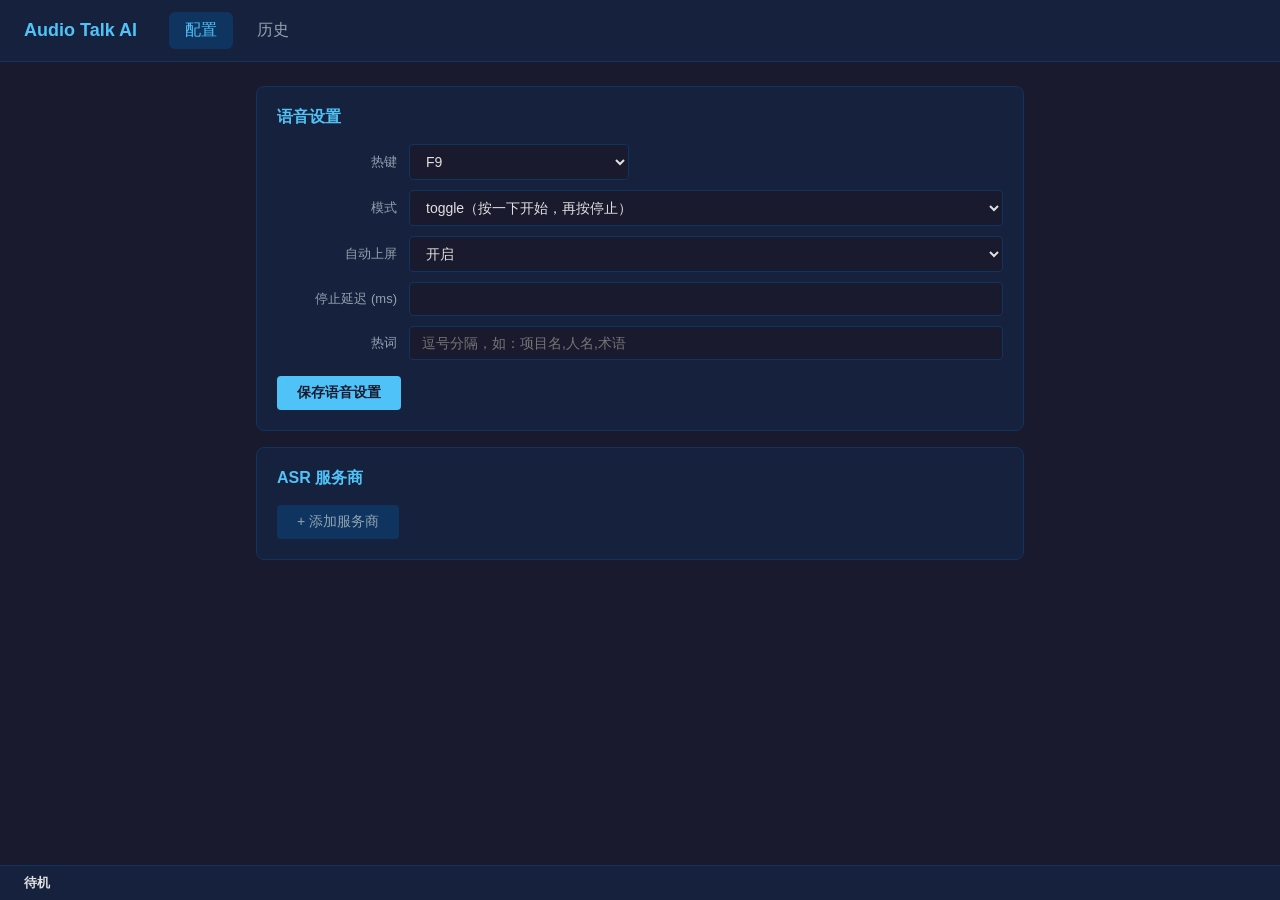
==== internal/webui/static/index.html @ dfcd8b2d "feat: WebUI 管理界面 - 新增 WebUI (http://localhost:8391)，支持配置语音设置、管理 ASR 服务商、查看转写历史 - 转写历史持久化到 ~/.local/s" ====
<!DOCTYPE html>
<html lang="zh-CN">
<head>
<meta charset="UTF-8">
<meta name="viewport" content="width=device-width, initial-scale=1.0">
<title>Audio Talk AI</title>
<link rel="stylesheet" href="style.css">
</head>
<body>
<nav>
  <div class="nav-brand">Audio Talk AI</div>
  <div class="nav-links">
    <a href="#" class="nav-link active" data-page="config">配置</a>
    <a href="#" class="nav-link" data-page="history">历史</a>
  </div>
</nav>

<main>
  <!-- 配置页 -->
  <div id="page-config" class="page active">
    <div class="card">
      <h2>语音设置</h2>
      <div class="form-grid">
        <label>热键</label>
        <div>
          <select id="cfg-hotkey-preset" onchange="onHotkeyPresetChange()">
            <option value="F9">F9</option>
            <option value="F8">F8</option>
            <option value="Alt+Super">Alt+Super</option>
            <option value="Ctrl+Alt">Ctrl+Alt</option>
            <option value="Ctrl+Shift">Ctrl+Shift</option>
            <option value="Alt+F8">Alt+F8</option>
            <option value="Alt+F9">Alt+F9</option>
            <option value="Ctrl+Alt+Tab">Ctrl+Alt+Tab</option>
            <option value="Option+Command">Option+Command (macOS)</option>
            <option value="custom">自定义...</option>
          </select>
          <input type="text" id="cfg-push-to-talk" placeholder="输入自定义热键" style="display:none;margin-top:6px">
        </div>
        <label>模式</label>
        <select id="cfg-mode">
          <option value="toggle">toggle（按一下开始，再按停止）</option>
          <option value="hold">hold（按住说话）</option>
        </select>
        <label>自动上屏</label>
        <select id="cfg-auto-submit">
          <option value="true">开启</option>
          <option value="false">关闭</option>
        </select>
        <label>停止延迟 (ms)</label>
        <input type="number" id="cfg-stop-delay" min="0" max="5000">
        <label>热词</label>
        <input type="text" id="cfg-hotwords" placeholder="逗号分隔，如：项目名,人名,术语">
      </div>
      <button class="btn btn-primary" onclick="saveVoiceConfig()">保存语音设置</button>
    </div>

    <div class="card">
      <h2>ASR 服务商</h2>
      <div id="provider-list"></div>
      <button class="btn btn-secondary" onclick="showAddProvider()">+ 添加服务商</button>
    </div>

    <div class="card" id="add-provider-card" style="display:none">
      <h2>添加服务商</h2>
      <div class="form-grid">
        <label>类型</label>
        <select id="add-type" onchange="updateAddFields()">
          <option value="doubao">豆包</option>
          <option value="openai-realtime">OpenAI Realtime</option>
          <option value="openai-whisper">OpenAI Whisper</option>
          <option value="xiaomi-mimo-asr">小米 MiMo</option>
          <option value="xiaomi-mimo-asr-TokenPlan">小米 MiMo Token Plan</option>
          <option value="xfyun-spark">讯飞星火</option>
        </select>
      </div>
      <div id="add-fields"></div>
      <div class="btn-row">
        <button class="btn btn-primary" onclick="addProvider()">确认添加</button>
        <button class="btn btn-secondary" onclick="hideAddProvider()">取消</button>
      </div>
    </div>

    <div id="edit-provider-modal" class="modal" style="display:none">
      <div class="modal-content">
        <h2>编辑服务商: <span id="edit-provider-name"></span></h2>
        <div id="edit-fields"></div>
        <div class="btn-row">
          <button class="btn btn-primary" onclick="saveProvider()">保存</button>
          <button class="btn btn-secondary" onclick="hideEditProvider()">取消</button>
        </div>
      </div>
    </div>
  </div>

  <!-- 历史页 -->
  <div id="page-history" class="page">
    <div class="card">
      <h2>统计</h2>
      <div class="stats-bar">
        <span>历史 <strong id="h-sessions">0</strong> 次</span>
        <span>总字数 <strong id="h-chars">0</strong></span>
        <span>总时长 <strong id="h-duration">0</strong>s</span>
      </div>
    </div>
    <div class="card">
      <h2>转写记录</h2>
      <table>
        <thead>
          <tr><th>时间</th><th>服务商</th><th>文本</th><th>时长</th><th>字数</th></tr>
        </thead>
        <tbody id="history-body"></tbody>
      </table>
      <div class="pagination">
        <button class="btn btn-secondary" id="prev-page" onclick="prevPage()" disabled>上一页</button>
        <span id="page-info"></span>
        <button class="btn btn-secondary" id="next-page" onclick="nextPage()" disabled>下一页</button>
      </div>
    </div>
  </div>
</main>

<div class="status-bar">
  <span id="recording-status">待机</span>
  <span id="status-detail"></span>
</div>

<script src="app.js"></script>
</body>
</html>
---- internal/webui/static/style.css ----
* { margin: 0; padding: 0; box-sizing: border-box; }
body { font-family: -apple-system, BlinkMacSystemFont, "Segoe UI", Roboto, sans-serif; background: #1a1a2e; color: #e0e0e0; min-height: 100vh; }

nav { display: flex; align-items: center; padding: 12px 24px; background: #16213e; border-bottom: 1px solid #0f3460; }
.nav-brand { font-size: 18px; font-weight: 700; color: #4fc3f7; margin-right: 32px; }
.nav-links { display: flex; gap: 8px; }
.nav-link { color: #90a4ae; text-decoration: none; padding: 8px 16px; border-radius: 6px; transition: all 0.2s; }
.nav-link:hover { background: #1a1a2e; color: #e0e0e0; }
.nav-link.active { background: #0f3460; color: #4fc3f7; }

main { max-width: 800px; margin: 24px auto; padding: 0 16px; }
.page { display: none; }
.page.active { display: block; }

.card { background: #16213e; border: 1px solid #0f3460; border-radius: 8px; padding: 20px; margin-bottom: 16px; }
.card h2 { font-size: 16px; color: #4fc3f7; margin-bottom: 16px; }

.form-grid { display: grid; grid-template-columns: 120px 1fr; gap: 10px 12px; align-items: center; margin-bottom: 16px; }
.form-grid label { font-size: 13px; color: #90a4ae; text-align: right; }

input, select { background: #1a1a2e; border: 1px solid #0f3460; color: #e0e0e0; padding: 8px 12px; border-radius: 4px; font-size: 14px; }
input:focus, select:focus { outline: none; border-color: #4fc3f7; }
select { cursor: pointer; }

.btn { padding: 8px 20px; border: none; border-radius: 4px; font-size: 14px; cursor: pointer; transition: all 0.2s; }
.btn-primary { background: #4fc3f7; color: #1a1a2e; font-weight: 600; }
.btn-primary:hover { background: #81d4fa; }
.btn-secondary { background: #0f3460; color: #90a4ae; }
.btn-secondary:hover { background: #1a1a2e; color: #e0e0e0; }
.btn-danger { background: #c62828; color: #fff; }
.btn-danger:hover { background: #e53935; }
.btn-small { padding: 4px 12px; font-size: 12px; }
.btn-row { display: flex; gap: 8px; margin-top: 12px; }

.provider-item { display: flex; align-items: center; justify-content: space-between; padding: 12px; border: 1px solid #0f3460; border-radius: 6px; margin-bottom: 8px; }
.provider-item.default { border-color: #4fc3f7; }
.provider-info { display: flex; align-items: center; gap: 12px; }
.provider-name { font-weight: 600; }
.provider-type { font-size: 12px; color: #90a4ae; background: #1a1a2e; padding: 2px 8px; border-radius: 3px; }
.default-badge { font-size: 11px; color: #4fc3f7; background: rgba(79,195,247,0.1); padding: 2px 8px; border-radius: 3px; }
.provider-actions { display: flex; gap: 6px; }

.stats-bar { display: flex; gap: 24px; font-size: 14px; }
.stats-bar strong { color: #4fc3f7; }

table { width: 100%; border-collapse: collapse; font-size: 13px; }
th { text-align: left; padding: 8px; color: #90a4ae; border-bottom: 1px solid #0f3460; font-weight: 500; }
td { padding: 8px; border-bottom: 1px solid #0f3460; vertical-align: top; }
tr:hover { background: rgba(79,195,247,0.05); }
.text-cell { max-width: 400px; word-break: break-all; }

.pagination { display: flex; justify-content: center; align-items: center; gap: 16px; margin-top: 16px; font-size: 13px; color: #90a4ae; }

.status-bar { position: fixed; bottom: 0; left: 0; right: 0; padding: 8px 24px; background: #16213e; border-top: 1px solid #0f3460; display: flex; gap: 16px; font-size: 13px; }
#recording-status { font-weight: 600; }
#recording-status.idle { color: #90a4ae; }
#recording-status.recording { color: #66bb6a; }
#recording-status.error { color: #ef5350; }
#recording-status.connecting { color: #ffa726; }

.modal { position: fixed; top: 0; left: 0; right: 0; bottom: 0; background: rgba(0,0,0,0.6); display: flex; align-items: center; justify-content: center; z-index: 100; }
.modal-content { background: #16213e; border: 1px solid #0f3460; border-radius: 8px; padding: 24px; min-width: 400px; max-width: 500px; }

.toast { position: fixed; top: 20px; right: 20px; padding: 12px 20px; border-radius: 6px; font-size: 14px; z-index: 200; animation: fadeIn 0.3s; }
.toast.success { background: #2e7d32; color: #fff; }
.toast.error { background: #c62828; color: #fff; }
@keyframes fadeIn { from { opacity: 0; transform: translateY(-10px); } to { opacity: 1; transform: translateY(0); } }
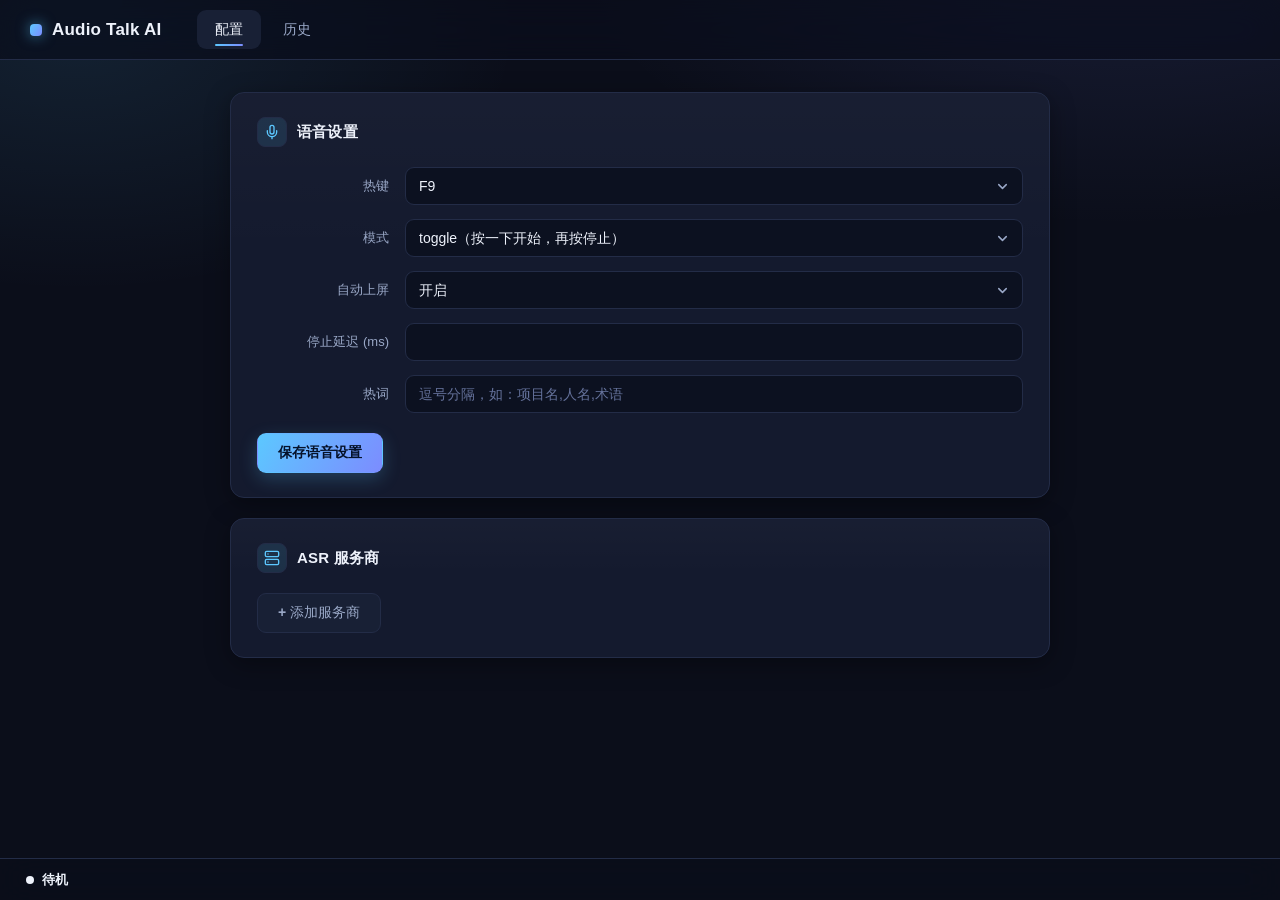
==== commit 3711851a: "feat(webui): 重做深色渐变风格 + 丝滑动效，修复日期选择错位与总时长切换 - WebUI：改用深蓝渐变毛玻璃设计语言，新增导航下划线滑入、卡片错落入场、   按钮光泽扫过、服务商左侧高亮" ====
--- a/internal/webui/static/index.html
+++ b/internal/webui/static/index.html
@@ -8,7 +8,7 @@
 </head>
 <body>
 <nav>
-  <div class="nav-brand">Audio Talk AI</div>
+  <div class="nav-brand"><span class="brand-dot"></span>Audio Talk AI</div>
   <div class="nav-links">
     <a href="#" class="nav-link active" data-page="config">配置</a>
     <a href="#" class="nav-link" data-page="history">历史</a>
@@ -19,7 +19,7 @@
   <!-- 配置页 -->
   <div id="page-config" class="page active">
     <div class="card">
-      <h2>语音设置</h2>
+      <h2 data-icon="voice">语音设置</h2>
       <div class="form-grid">
         <label>热键</label>
         <div>
@@ -56,7 +56,7 @@
     </div>
 
     <div class="card">
-      <h2>ASR 服务商</h2>
+      <h2 data-icon="provider">ASR 服务商</h2>
       <div id="provider-list"></div>
       <button class="btn btn-secondary" onclick="showAddProvider()">+ 添加服务商</button>
     </div>
@@ -96,21 +96,37 @@
   <!-- 历史页 -->
   <div id="page-history" class="page">
     <div class="card">
-      <h2>统计</h2>
+      <h2 data-icon="stats">统计</h2>
       <div class="stats-bar">
-        <span>历史 <strong id="h-sessions">0</strong> 次</span>
-        <span>总字数 <strong id="h-chars">0</strong></span>
-        <span>总时长 <strong id="h-duration">0</strong>s</span>
+        <span class="stat" data-icon="count"><em>历史次数</em><strong id="h-sessions">0</strong></span>
+        <span class="stat" data-icon="chars"><em>总字数</em><strong id="h-chars">0</strong></span>
+        <span class="stat" data-icon="time"><em>总时长 (s)</em><strong id="h-duration">0</strong></span>
       </div>
     </div>
     <div class="card">
-      <h2>转写记录</h2>
-      <table>
-        <thead>
-          <tr><th>时间</th><th>服务商</th><th>文本</th><th>时长</th><th>字数</th></tr>
-        </thead>
-        <tbody id="history-body"></tbody>
-      </table>
+      <h2 data-icon="history">转写记录</h2>
+      <div class="history-toolbar">
+        <div class="toolbar-left">
+          <span class="select-hint" onclick="toggleSelectAll()">全选</span>
+          <button class="btn btn-danger btn-small" onclick="deleteSelected()">删除选中</button>
+        </div>
+        <div class="toolbar-right">
+          <span class="date-display" id="date-from-display" onclick="openDatePicker('from')">选择开始日期 ▼</span>
+          <span>至</span>
+          <span class="date-display" id="date-to-display" onclick="openDatePicker('to')">选择结束日期 ▼</span>
+          <button class="btn btn-danger btn-small" onclick="deleteByDate()">删除日期范围</button>
+          <button class="btn btn-secondary btn-small" onclick="exportHistory('txt')">导出 TXT</button>
+          <button class="btn btn-secondary btn-small" onclick="exportHistory('json')">导出 JSON</button>
+        </div>
+      </div>
+      <div class="table-scroll">
+        <table>
+          <thead>
+            <tr><th><input type="checkbox" id="select-all-head" onclick="syncSelectAll(this.checked)"></th><th>时间</th><th>服务商</th><th>文本</th><th>时长</th><th>字数</th></tr>
+          </thead>
+          <tbody id="history-body"></tbody>
+        </table>
+      </div>
       <div class="pagination">
         <button class="btn btn-secondary" id="prev-page" onclick="prevPage()" disabled>上一页</button>
         <span id="page-info"></span>
@@ -125,6 +141,12 @@
   <span id="status-detail"></span>
 </div>
 
+<script src="datepicker.js"></script>
+<div id="date-picker-popup" class="date-picker-popup" style="display:none">
+  <div class="dp-level" id="dp-years"></div>
+  <div class="dp-level" id="dp-months" style="display:none"></div>
+  <div class="dp-level" id="dp-days" style="display:none"></div>
+</div>
 <script src="app.js"></script>
 </body>
 </html>
--- a/internal/webui/static/style.css
+++ b/internal/webui/static/style.css
@@ -1,67 +1,528 @@
+:root {
+  /* Base surfaces — deep slate with a hint of indigo */
+  --bg: #0b0e1a;
+  --bg-2: #0e1222;
+  --surface: #141a2e;
+  --surface-2: #182035;
+  --surface-hover: #1d2740;
+  --input: #0c1120;
+  --border: #232c47;
+  --border-strong: #33406a;
+
+  /* Brand — cyan → indigo gradient */
+  --accent: #5cc8ff;
+  --accent-2: #7c8cff;
+  --accent-grad: linear-gradient(120deg, #5cc8ff, #7c8cff);
+  --accent-soft: rgba(92, 200, 255, 0.12);
+  --accent-ring: rgba(92, 200, 255, 0.25);
+
+  --text: #eef2fb;
+  --text-dim: #9aa8c7;
+  --text-faint: #64719a;
+
+  --danger: #ff6b6b;
+  --danger-bg: #b23b3b;
+  --success: #4ade80;
+  --warning: #fbbf24;
+
+  --radius: 14px;
+  --radius-sm: 9px;
+  --radius-xs: 6px;
+
+  --shadow-sm: 0 1px 2px rgba(0, 0, 0, 0.3);
+  --shadow: 0 6px 24px rgba(0, 0, 0, 0.35);
+  --shadow-lg: 0 20px 60px rgba(0, 0, 0, 0.55);
+  --glow: 0 0 0 1px rgba(92, 200, 255, 0.08), 0 8px 30px rgba(92, 200, 255, 0.06);
+
+  --ease: cubic-bezier(0.22, 0.61, 0.36, 1);
+  --ease-spring: cubic-bezier(0.34, 1.56, 0.64, 1);
+  --ease-soft: cubic-bezier(0.16, 1, 0.3, 1);
+}
+
 * { margin: 0; padding: 0; box-sizing: border-box; }
-body { font-family: -apple-system, BlinkMacSystemFont, "Segoe UI", Roboto, sans-serif; background: #1a1a2e; color: #e0e0e0; min-height: 100vh; }
-
-nav { display: flex; align-items: center; padding: 12px 24px; background: #16213e; border-bottom: 1px solid #0f3460; }
-.nav-brand { font-size: 18px; font-weight: 700; color: #4fc3f7; margin-right: 32px; }
-.nav-links { display: flex; gap: 8px; }
-.nav-link { color: #90a4ae; text-decoration: none; padding: 8px 16px; border-radius: 6px; transition: all 0.2s; }
-.nav-link:hover { background: #1a1a2e; color: #e0e0e0; }
-.nav-link.active { background: #0f3460; color: #4fc3f7; }
-
-main { max-width: 800px; margin: 24px auto; padding: 0 16px; }
+html { scroll-behavior: smooth; }
+
+body {
+  font-family: -apple-system, BlinkMacSystemFont, "Segoe UI", Roboto, "PingFang SC", "Microsoft YaHei", sans-serif;
+  background:
+    radial-gradient(900px 480px at 88% -8%, rgba(124, 140, 255, 0.13), transparent 62%),
+    radial-gradient(760px 440px at 6% 4%, rgba(92, 200, 255, 0.1), transparent 58%),
+    var(--bg);
+  background-attachment: fixed;
+  color: var(--text);
+  min-height: 100vh;
+  padding-bottom: 58px;
+  font-size: 14px;
+  line-height: 1.5;
+  -webkit-font-smoothing: antialiased;
+  text-rendering: optimizeLegibility;
+}
+
+/* ---------- Nav ---------- */
+nav {
+  display: flex;
+  align-items: center;
+  padding: 0 30px;
+  height: 60px;
+  background: rgba(11, 14, 26, 0.7);
+  backdrop-filter: blur(18px) saturate(140%);
+  -webkit-backdrop-filter: blur(18px) saturate(140%);
+  border-bottom: 1px solid var(--border);
+  position: sticky;
+  top: 0;
+  z-index: 50;
+}
+.nav-brand {
+  display: flex;
+  align-items: center;
+  gap: 10px;
+  font-size: 17px;
+  font-weight: 700;
+  letter-spacing: 0.2px;
+  color: var(--text);
+  margin-right: 36px;
+}
+.brand-dot {
+  width: 12px;
+  height: 12px;
+  border-radius: 4px;
+  background: var(--accent-grad);
+  box-shadow: 0 0 14px rgba(92, 200, 255, 0.6);
+  animation: brandPulse 3.2s var(--ease) infinite;
+}
+@keyframes brandPulse {
+  0%, 100% { box-shadow: 0 0 10px rgba(92, 200, 255, 0.45); }
+  50% { box-shadow: 0 0 20px rgba(124, 140, 255, 0.85); }
+}
+.nav-links { display: flex; gap: 4px; }
+.nav-link {
+  position: relative;
+  color: var(--text-dim);
+  text-decoration: none;
+  padding: 9px 18px;
+  border-radius: var(--radius-sm);
+  font-size: 14px;
+  font-weight: 500;
+  transition: color 0.2s var(--ease), background 0.2s var(--ease);
+}
+.nav-link:hover { background: var(--surface-2); color: var(--text); }
+.nav-link.active { color: var(--text); background: var(--surface-2); }
+.nav-link::after {
+  content: "";
+  position: absolute;
+  left: 18px; right: 18px; bottom: 3px;
+  height: 2px;
+  border-radius: 2px;
+  background: var(--accent-grad);
+  transform: scaleX(0);
+  transform-origin: center;
+  transition: transform 0.32s var(--ease-soft);
+}
+.nav-link.active::after { transform: scaleX(1); }
+
+/* ---------- Layout ---------- */
+main { max-width: 860px; margin: 32px auto; padding: 0 20px; }
 .page { display: none; }
-.page.active { display: block; }
-
-.card { background: #16213e; border: 1px solid #0f3460; border-radius: 8px; padding: 20px; margin-bottom: 16px; }
-.card h2 { font-size: 16px; color: #4fc3f7; margin-bottom: 16px; }
-
-.form-grid { display: grid; grid-template-columns: 120px 1fr; gap: 10px 12px; align-items: center; margin-bottom: 16px; }
-.form-grid label { font-size: 13px; color: #90a4ae; text-align: right; }
-
-input, select { background: #1a1a2e; border: 1px solid #0f3460; color: #e0e0e0; padding: 8px 12px; border-radius: 4px; font-size: 14px; }
-input:focus, select:focus { outline: none; border-color: #4fc3f7; }
-select { cursor: pointer; }
-
-.btn { padding: 8px 20px; border: none; border-radius: 4px; font-size: 14px; cursor: pointer; transition: all 0.2s; }
-.btn-primary { background: #4fc3f7; color: #1a1a2e; font-weight: 600; }
-.btn-primary:hover { background: #81d4fa; }
-.btn-secondary { background: #0f3460; color: #90a4ae; }
-.btn-secondary:hover { background: #1a1a2e; color: #e0e0e0; }
-.btn-danger { background: #c62828; color: #fff; }
-.btn-danger:hover { background: #e53935; }
-.btn-small { padding: 4px 12px; font-size: 12px; }
-.btn-row { display: flex; gap: 8px; margin-top: 12px; }
-
-.provider-item { display: flex; align-items: center; justify-content: space-between; padding: 12px; border: 1px solid #0f3460; border-radius: 6px; margin-bottom: 8px; }
-.provider-item.default { border-color: #4fc3f7; }
-.provider-info { display: flex; align-items: center; gap: 12px; }
-.provider-name { font-weight: 600; }
-.provider-type { font-size: 12px; color: #90a4ae; background: #1a1a2e; padding: 2px 8px; border-radius: 3px; }
-.default-badge { font-size: 11px; color: #4fc3f7; background: rgba(79,195,247,0.1); padding: 2px 8px; border-radius: 3px; }
-.provider-actions { display: flex; gap: 6px; }
-
-.stats-bar { display: flex; gap: 24px; font-size: 14px; }
-.stats-bar strong { color: #4fc3f7; }
-
+.page.active { display: block; animation: pageIn 0.4s var(--ease); }
+@keyframes pageIn {
+  from { opacity: 0; transform: translateY(10px); }
+  to { opacity: 1; transform: translateY(0); }
+}
+
+/* ---------- Card ---------- */
+.card {
+  background:
+    linear-gradient(180deg, rgba(255, 255, 255, 0.02), transparent 40%),
+    var(--surface);
+  border: 1px solid var(--border);
+  border-radius: var(--radius);
+  padding: 24px 26px;
+  margin-bottom: 20px;
+  position: relative;
+  box-shadow: var(--shadow);
+  animation: cardIn 0.5s var(--ease-soft) both;
+  transition: transform 0.32s var(--ease), box-shadow 0.32s var(--ease), border-color 0.32s var(--ease);
+}
+.card:hover { transform: translateY(-3px); border-color: var(--border-strong); box-shadow: var(--shadow-lg); }
+@keyframes cardIn {
+  from { opacity: 0; transform: translateY(14px) scale(0.992); }
+  to { opacity: 1; transform: translateY(0) scale(1); }
+}
+/* Staggered card entrance */
+.page.active .card:nth-child(1) { animation-delay: 0.04s; }
+.page.active .card:nth-child(2) { animation-delay: 0.11s; }
+.page.active .card:nth-child(3) { animation-delay: 0.18s; }
+.page.active .card:nth-child(4) { animation-delay: 0.25s; }
+.page.active .card:nth-child(5) { animation-delay: 0.32s; }
+.card h2 {
+  font-size: 15px;
+  font-weight: 650;
+  color: var(--text);
+  margin-bottom: 20px;
+  display: flex;
+  align-items: center;
+  gap: 10px;
+  letter-spacing: 0.2px;
+}
+.card h2[data-icon]::before {
+  content: "";
+  width: 28px;
+  height: 28px;
+  border-radius: 8px;
+  background: var(--accent-soft) center / 16px 16px no-repeat;
+  border: 1px solid var(--border);
+  flex-shrink: 0;
+  transition: border-color 0.25s var(--ease), background-color 0.25s var(--ease);
+}
+.card:hover h2[data-icon]::before { border-color: var(--accent); }
+.card h2[data-icon="voice"]::before { background-image: url("data:image/svg+xml,%3Csvg xmlns='http://www.w3.org/2000/svg' viewBox='0 0 24 24' fill='none' stroke='%235cc8ff' stroke-width='2' stroke-linecap='round' stroke-linejoin='round'%3E%3Cpath d='M12 2a3 3 0 0 0-3 3v7a3 3 0 0 0 6 0V5a3 3 0 0 0-3-3z'/%3E%3Cpath d='M19 10v2a7 7 0 0 1-14 0v-2'/%3E%3Cline x1='12' y1='19' x2='12' y2='22'/%3E%3C/svg%3E"); }
+.card h2[data-icon="provider"]::before { background-image: url("data:image/svg+xml,%3Csvg xmlns='http://www.w3.org/2000/svg' viewBox='0 0 24 24' fill='none' stroke='%235cc8ff' stroke-width='2' stroke-linecap='round' stroke-linejoin='round'%3E%3Crect x='2' y='2' width='20' height='8' rx='2'/%3E%3Crect x='2' y='14' width='20' height='8' rx='2'/%3E%3Cline x1='6' y1='6' x2='6.01' y2='6'/%3E%3Cline x1='6' y1='18' x2='6.01' y2='18'/%3E%3C/svg%3E"); }
+.card h2[data-icon="stats"]::before { background-image: url("data:image/svg+xml,%3Csvg xmlns='http://www.w3.org/2000/svg' viewBox='0 0 24 24' fill='none' stroke='%235cc8ff' stroke-width='2' stroke-linecap='round' stroke-linejoin='round'%3E%3Cline x1='18' y1='20' x2='18' y2='10'/%3E%3Cline x1='12' y1='20' x2='12' y2='4'/%3E%3Cline x1='6' y1='20' x2='6' y2='14'/%3E%3C/svg%3E"); }
+.card h2[data-icon="history"]::before { background-image: url("data:image/svg+xml,%3Csvg xmlns='http://www.w3.org/2000/svg' viewBox='0 0 24 24' fill='none' stroke='%235cc8ff' stroke-width='2' stroke-linecap='round' stroke-linejoin='round'%3E%3Cpath d='M3 3v5h5'/%3E%3Cpath d='M3.05 13A9 9 0 1 0 6 5.3L3 8'/%3E%3Cpath d='M12 7v5l4 2'/%3E%3C/svg%3E"); }
+
+/* ---------- Form ---------- */
+.form-grid {
+  display: grid;
+  grid-template-columns: 132px 1fr;
+  gap: 14px 16px;
+  align-items: center;
+  margin-bottom: 20px;
+}
+.form-grid label { font-size: 13px; color: var(--text-dim); text-align: right; font-weight: 500; transition: color 0.2s var(--ease); }
+
+input, select {
+  background: var(--input);
+  border: 1px solid var(--border);
+  color: var(--text);
+  padding: 10px 13px;
+  border-radius: var(--radius-sm);
+  font-size: 14px;
+  width: 100%;
+  transition: border-color 0.22s var(--ease-soft), box-shadow 0.22s var(--ease-soft), background 0.22s var(--ease-soft), transform 0.22s var(--ease-soft);
+}
+input::placeholder { color: var(--text-faint); }
+input:hover, select:hover { border-color: var(--border-strong); }
+input:focus, select:focus {
+  outline: none;
+  border-color: var(--accent);
+  box-shadow: 0 0 0 4px var(--accent-ring);
+  background: #0a0f1e;
+}
+select {
+  cursor: pointer;
+  appearance: none;
+  -webkit-appearance: none;
+  background-image: url("data:image/svg+xml,%3Csvg xmlns='http://www.w3.org/2000/svg' viewBox='0 0 24 24' fill='none' stroke='%239aa8c7' stroke-width='2.4' stroke-linecap='round' stroke-linejoin='round'%3E%3Cpolyline points='6 9 12 15 18 9'/%3E%3C/svg%3E");
+  background-repeat: no-repeat;
+  background-position: right 12px center;
+  background-size: 15px;
+  padding-right: 36px;
+  background-color: var(--input);
+}
+
+.input-wrap { position: relative; display: block; }
+.input-wrap input { padding-right: 42px; }
+.input-eye {
+  position: absolute;
+  right: 6px;
+  top: 50%;
+  transform: translateY(-50%);
+  background: none;
+  border: none;
+  color: var(--text-faint);
+  cursor: pointer;
+  font-size: 15px;
+  padding: 5px 7px;
+  line-height: 1;
+  border-radius: 6px;
+  transition: color 0.15s var(--ease), background 0.15s var(--ease), transform 0.15s var(--ease);
+}
+.input-eye:hover { color: var(--accent); background: var(--accent-soft); transform: translateY(-50%) scale(1.12); }
+
+/* ---------- Buttons ---------- */
+.btn {
+  padding: 10px 20px;
+  border: 1px solid transparent;
+  border-radius: var(--radius-sm);
+  font-size: 14px;
+  font-weight: 550;
+  cursor: pointer;
+  position: relative;
+  overflow: hidden;
+  transition: transform 0.14s var(--ease), background 0.2s var(--ease), box-shadow 0.2s var(--ease), color 0.2s var(--ease), border-color 0.2s var(--ease);
+}
+.btn:active { transform: translateY(1px) scale(0.985); }
+.btn-primary {
+  background: var(--accent-grad);
+  color: #05122a;
+  font-weight: 650;
+  box-shadow: 0 6px 18px rgba(92, 200, 255, 0.22);
+}
+.btn-primary::before {
+  content: "";
+  position: absolute;
+  inset: 0;
+  background: linear-gradient(120deg, transparent 30%, rgba(255, 255, 255, 0.4) 50%, transparent 70%);
+  transform: translateX(-110%);
+  transition: transform 0.55s var(--ease-soft);
+  pointer-events: none;
+}
+.btn-primary:hover { box-shadow: 0 8px 24px rgba(124, 140, 255, 0.38); filter: brightness(1.06); }
+.btn-primary:hover::before { transform: translateX(110%); }
+.btn-secondary { background: var(--surface-2); color: var(--text-dim); border-color: var(--border); }
+.btn-secondary:hover { background: var(--surface-hover); color: var(--text); border-color: var(--border-strong); }
+.btn-danger { background: transparent; color: var(--danger); border-color: rgba(255, 107, 107, 0.4); }
+.btn-danger:hover { background: rgba(255, 107, 107, 0.12); border-color: var(--danger); }
+.btn-small { padding: 6px 13px; font-size: 12.5px; }
+.btn-row { display: flex; gap: 10px; margin-top: 16px; }
+.btn:disabled { opacity: 0.4; cursor: not-allowed; }
+.btn:disabled:active { transform: none; }
+
+/* ---------- Provider list ---------- */
+.provider-item {
+  display: flex;
+  align-items: center;
+  justify-content: space-between;
+  padding: 14px 16px;
+  border: 1px solid var(--border);
+  border-radius: var(--radius-sm);
+  margin-bottom: 10px;
+  background: var(--surface-2);
+  position: relative;
+  overflow: hidden;
+  transition: border-color 0.24s var(--ease), transform 0.22s var(--ease), box-shadow 0.24s var(--ease), background 0.24s var(--ease);
+}
+.provider-item::before {
+  content: "";
+  position: absolute;
+  left: 0; top: 0; bottom: 0;
+  width: 3px;
+  background: var(--accent-grad);
+  transform: scaleY(0);
+  transform-origin: center;
+  transition: transform 0.3s var(--ease-soft);
+  border-radius: 0 3px 3px 0;
+}
+.provider-item:hover { transform: translateY(-2px); box-shadow: var(--shadow); border-color: var(--border-strong); background: var(--surface-hover); }
+.provider-item:hover::before { transform: scaleY(1); }
+.provider-item.default { border-color: transparent; background: linear-gradient(var(--surface-2), var(--surface-2)) padding-box, var(--accent-grad) border-box; box-shadow: var(--glow); }
+.provider-item.default::before { transform: scaleY(1); }
+.provider-info { display: flex; align-items: center; gap: 11px; flex-wrap: wrap; }
+.provider-name { font-weight: 600; transition: color 0.2s var(--ease); }
+.provider-item:hover .provider-name { color: var(--accent); }
+.provider-type { font-size: 12px; color: var(--text-dim); background: var(--input); padding: 3px 10px; border-radius: 20px; border: 1px solid var(--border); transition: border-color 0.2s var(--ease); }
+.provider-item:hover .provider-type { border-color: var(--border-strong); }
+.default-badge {
+  font-size: 11px; font-weight: 650;
+  color: #05122a;
+  background: var(--accent-grad);
+  padding: 3px 10px; border-radius: 20px;
+}
+.provider-actions { display: flex; gap: 7px; flex-shrink: 0; opacity: 0.55; transform: translateX(4px); transition: opacity 0.22s var(--ease), transform 0.22s var(--ease); }
+.provider-item:hover .provider-actions { opacity: 1; transform: translateX(0); }
+
+/* ---------- Stats ---------- */
+.stats-bar { display: flex; gap: 14px; flex-wrap: wrap; }
+.stat {
+  flex: 1;
+  min-width: 130px;
+  background:
+    linear-gradient(180deg, rgba(255, 255, 255, 0.02), transparent),
+    var(--surface-2);
+  border: 1px solid var(--border);
+  border-radius: var(--radius-sm);
+  padding: 16px 18px 16px 54px;
+  position: relative;
+  display: flex;
+  flex-direction: column;
+  gap: 6px;
+  overflow: hidden;
+  transition: transform 0.24s var(--ease), border-color 0.24s var(--ease), box-shadow 0.24s var(--ease);
+}
+.stat::after {
+  content: "";
+  position: absolute;
+  left: 0; top: 0; bottom: 0;
+  width: 3px;
+  background: var(--accent-grad);
+  transform: scaleY(0);
+  transform-origin: top;
+  transition: transform 0.34s var(--ease-soft);
+}
+.stat:hover { transform: translateY(-3px); border-color: var(--border-strong); box-shadow: var(--shadow); }
+.stat:hover::after { transform: scaleY(1); }
+.stat em { font-style: normal; font-size: 12.5px; color: var(--text-dim); }
+.stat strong { color: var(--text); font-size: 26px; font-weight: 750; line-height: 1; letter-spacing: -0.5px; display: inline-block; transition: transform 0.26s var(--ease-soft), color 0.26s var(--ease); }
+.stat strong:hover { color: var(--accent); }
+.stat:hover strong { transform: scale(1.07); color: var(--accent); }
+.stat::before {
+  content: "";
+  position: absolute;
+  left: 16px; top: 16px;
+  width: 26px; height: 26px;
+  border-radius: 8px;
+  background: var(--accent-soft) center / 15px 15px no-repeat;
+}
+.stat[data-icon="count"]::before { background-image: url("data:image/svg+xml,%3Csvg xmlns='http://www.w3.org/2000/svg' viewBox='0 0 24 24' fill='none' stroke='%235cc8ff' stroke-width='2' stroke-linecap='round' stroke-linejoin='round'%3E%3Cpath d='M9 11l3 3L22 4'/%3E%3Cpath d='M21 12v7a2 2 0 0 1-2 2H5a2 2 0 0 1-2-2V5a2 2 0 0 1 2-2h11'/%3E%3C/svg%3E"); }
+.stat[data-icon="chars"]::before { background-image: url("data:image/svg+xml,%3Csvg xmlns='http://www.w3.org/2000/svg' viewBox='0 0 24 24' fill='none' stroke='%237c8cff' stroke-width='2' stroke-linecap='round' stroke-linejoin='round'%3E%3Cpolyline points='4 7 4 4 20 4 20 7'/%3E%3Cline x1='9' y1='20' x2='15' y2='20'/%3E%3Cline x1='12' y1='4' x2='12' y2='20'/%3E%3C/svg%3E"); }
+.stat[data-icon="time"]::before { background-image: url("data:image/svg+xml,%3Csvg xmlns='http://www.w3.org/2000/svg' viewBox='0 0 24 24' fill='none' stroke='%235cc8ff' stroke-width='2' stroke-linecap='round' stroke-linejoin='round'%3E%3Ccircle cx='12' cy='12' r='9'/%3E%3Cpolyline points='12 7 12 12 15 14'/%3E%3C/svg%3E"); }
+
+/* ---------- Table ---------- */
+.table-scroll { overflow-x: auto; border-radius: var(--radius-sm); }
 table { width: 100%; border-collapse: collapse; font-size: 13px; }
-th { text-align: left; padding: 8px; color: #90a4ae; border-bottom: 1px solid #0f3460; font-weight: 500; }
-td { padding: 8px; border-bottom: 1px solid #0f3460; vertical-align: top; }
-tr:hover { background: rgba(79,195,247,0.05); }
-.text-cell { max-width: 400px; word-break: break-all; }
-
-.pagination { display: flex; justify-content: center; align-items: center; gap: 16px; margin-top: 16px; font-size: 13px; color: #90a4ae; }
-
-.status-bar { position: fixed; bottom: 0; left: 0; right: 0; padding: 8px 24px; background: #16213e; border-top: 1px solid #0f3460; display: flex; gap: 16px; font-size: 13px; }
-#recording-status { font-weight: 600; }
-#recording-status.idle { color: #90a4ae; }
-#recording-status.recording { color: #66bb6a; }
-#recording-status.error { color: #ef5350; }
-#recording-status.connecting { color: #ffa726; }
-
-.modal { position: fixed; top: 0; left: 0; right: 0; bottom: 0; background: rgba(0,0,0,0.6); display: flex; align-items: center; justify-content: center; z-index: 100; }
-.modal-content { background: #16213e; border: 1px solid #0f3460; border-radius: 8px; padding: 24px; min-width: 400px; max-width: 500px; }
-
-.toast { position: fixed; top: 20px; right: 20px; padding: 12px 20px; border-radius: 6px; font-size: 14px; z-index: 200; animation: fadeIn 0.3s; }
-.toast.success { background: #2e7d32; color: #fff; }
-.toast.error { background: #c62828; color: #fff; }
-@keyframes fadeIn { from { opacity: 0; transform: translateY(-10px); } to { opacity: 1; transform: translateY(0); } }
+th { text-align: left; padding: 11px 10px; color: var(--text-dim); border-bottom: 1px solid var(--border-strong); font-weight: 600; white-space: nowrap; font-size: 12px; text-transform: uppercase; letter-spacing: 0.4px; }
+td { padding: 12px 10px; border-bottom: 1px solid var(--border); vertical-align: top; transition: background 0.15s var(--ease); }
+tbody tr { transition: background 0.15s var(--ease); animation: rowIn 0.5s var(--ease-soft) both; }
+tbody tr:hover { background: var(--surface-2); }
+.text-cell { max-width: 400px; word-break: break-word; line-height: 1.55; }
+@keyframes rowIn {
+  from { opacity: 0; transform: translateY(8px); }
+  to { opacity: 1; transform: translateY(0); }
+}
+tbody tr:nth-child(1) { animation-delay: 0.02s; }
+tbody tr:nth-child(2) { animation-delay: 0.05s; }
+tbody tr:nth-child(3) { animation-delay: 0.08s; }
+tbody tr:nth-child(4) { animation-delay: 0.11s; }
+tbody tr:nth-child(5) { animation-delay: 0.14s; }
+tbody tr:nth-child(6) { animation-delay: 0.17s; }
+tbody tr:nth-child(7) { animation-delay: 0.20s; }
+tbody tr:nth-child(8) { animation-delay: 0.23s; }
+tbody tr:nth-child(9) { animation-delay: 0.26s; }
+tbody tr:nth-child(10) { animation-delay: 0.29s; }
+tbody tr:nth-child(11) { animation-delay: 0.32s; }
+tbody tr:nth-child(12) { animation-delay: 0.35s; }
+
+.pagination { display: flex; justify-content: center; align-items: center; gap: 18px; margin-top: 20px; font-size: 13px; color: var(--text-dim); }
+
+/* ---------- Status bar ---------- */
+.status-bar {
+  position: fixed;
+  bottom: 0; left: 0; right: 0;
+  padding: 0 26px;
+  height: 42px;
+  background: rgba(11, 14, 26, 0.8);
+  backdrop-filter: blur(18px) saturate(140%);
+  -webkit-backdrop-filter: blur(18px) saturate(140%);
+  border-top: 1px solid var(--border);
+  display: flex;
+  align-items: center;
+  gap: 14px;
+  font-size: 13px;
+  z-index: 40;
+}
+#recording-status { font-weight: 600; display: inline-flex; align-items: center; gap: 8px; transition: color 0.25s var(--ease); }
+#recording-status::before {
+  content: "";
+  width: 8px; height: 8px;
+  border-radius: 50%;
+  background: currentColor;
+  transition: box-shadow 0.25s var(--ease);
+}
+#recording-status.idle { color: var(--text-dim); }
+#recording-status.recording { color: var(--success); }
+#recording-status.recording::before { animation: pulse 1.4s infinite; }
+#recording-status.error { color: var(--danger); }
+#recording-status.connecting { color: var(--warning); }
+#recording-status.connecting::before { animation: pulse 1.4s infinite; }
+#recording-status.stopping { color: var(--warning); }
+@keyframes pulse {
+  0% { box-shadow: 0 0 0 0 currentColor; opacity: 1; }
+  70% { box-shadow: 0 0 0 7px transparent; opacity: 0.65; }
+  100% { box-shadow: 0 0 0 0 transparent; opacity: 1; }
+}
+#status-detail { color: var(--text-faint); }
+
+/* ---------- Modal ---------- */
+.modal {
+  position: fixed;
+  inset: 0;
+  background: rgba(4, 6, 14, 0.7);
+  backdrop-filter: blur(6px);
+  -webkit-backdrop-filter: blur(6px);
+  display: flex;
+  align-items: center;
+  justify-content: center;
+  z-index: 100;
+  animation: fadeIn 0.22s var(--ease);
+}
+.modal-content {
+  background: var(--surface);
+  border: 1px solid var(--border-strong);
+  border-radius: var(--radius);
+  padding: 28px;
+  min-width: 400px;
+  max-width: 520px;
+  width: 92%;
+  box-shadow: var(--shadow-lg);
+  animation: modalIn 0.34s var(--ease-spring);
+}
+.modal-content h2 { font-size: 16px; margin-bottom: 20px; color: var(--text); }
+@keyframes modalIn {
+  from { opacity: 0; transform: translateY(20px) scale(0.95); }
+  to { opacity: 1; transform: translateY(0) scale(1); }
+}
+
+/* ---------- Toast ---------- */
+.toast {
+  position: fixed;
+  top: 22px; right: 22px;
+  padding: 13px 18px 13px 16px;
+  border-radius: var(--radius-sm);
+  font-size: 14px;
+  z-index: 200;
+  box-shadow: var(--shadow-lg);
+  border-left: 3px solid transparent;
+  background: var(--surface);
+  color: var(--text);
+  animation: toastIn 0.4s var(--ease-spring);
+}
+.toast.success { border-left-color: var(--success); }
+.toast.error { border-left-color: var(--danger); }
+@keyframes toastIn { from { opacity: 0; transform: translateX(32px) scale(0.94); } to { opacity: 1; transform: translateX(0) scale(1); } }
+@keyframes fadeIn { from { opacity: 0; } to { opacity: 1; } }
+
+/* ---------- History toolbar ---------- */
+.history-toolbar { display: flex; justify-content: space-between; align-items: center; flex-wrap: wrap; gap: 10px; margin-bottom: 16px; padding-bottom: 16px; border-bottom: 1px solid var(--border); }
+.toolbar-left { display: flex; align-items: center; gap: 12px; font-size: 13px; }
+.toolbar-right { display: flex; align-items: center; gap: 8px; flex-wrap: wrap; }
+.toolbar-right label { font-size: 12px; color: var(--text-dim); cursor: default; }
+input[type=checkbox] { cursor: pointer; width: 16px; height: 16px; accent-color: var(--accent); transition: transform 0.15s var(--ease); }
+input[type=checkbox]:hover { transform: scale(1.12); }
+.select-hint { color: var(--accent); font-size: 13px; cursor: pointer; padding: 4px 0; user-select: none; font-weight: 500; transition: opacity 0.15s var(--ease); }
+.select-hint:hover { text-decoration: underline; text-underline-offset: 3px; opacity: 0.85; }
+
+.date-display { padding: 7px 13px; background: var(--input); border: 1px solid var(--border); border-radius: var(--radius-sm); font-size: 13px; color: var(--accent); cursor: pointer; user-select: none; white-space: nowrap; transition: border-color 0.15s var(--ease), background 0.15s var(--ease), transform 0.15s var(--ease); }
+.date-display:hover { border-color: var(--accent); background: var(--accent-soft); transform: translateY(-1px); }
+
+/* ---------- Date picker ---------- */
+.date-picker-popup { position: fixed; z-index: 1000; background: var(--surface); border: 1px solid var(--border-strong); border-radius: var(--radius); padding: 16px; box-shadow: var(--shadow-lg); max-height: 50vh; overflow-y: auto; min-width: 220px; animation: modalIn 0.26s var(--ease-spring); }
+.dp-level { display: flex; flex-wrap: wrap; gap: 7px; margin-bottom: 12px; }
+.dp-level:last-child { margin-bottom: 0; }
+.dp-item { padding: 7px 13px; background: var(--input); border: 1px solid var(--border); border-radius: var(--radius-sm); font-size: 13px; color: var(--text); cursor: pointer; transition: all 0.16s var(--ease); user-select: none; }
+.dp-item:hover { border-color: var(--accent); color: var(--accent); background: var(--accent-soft); transform: translateY(-1px); }
+.dp-item.active { background: var(--accent-grad); color: #05122a; border-color: transparent; font-weight: 600; }
+.dp-label { font-size: 11px; color: var(--text-dim); margin-bottom: 4px; width: 100%; text-transform: uppercase; letter-spacing: 0.4px; }
+
+/* ---------- Empty state ---------- */
+.empty-state { color: var(--text-faint); font-size: 13px; text-align: center; padding: 28px 0; }
+
+/* ---------- Scrollbar ---------- */
+::-webkit-scrollbar { width: 11px; height: 11px; }
+::-webkit-scrollbar-track { background: transparent; }
+::-webkit-scrollbar-thumb { background: var(--border-strong); border-radius: 7px; border: 3px solid transparent; background-clip: content-box; transition: background 0.2s; }
+::-webkit-scrollbar-thumb:hover { background: var(--accent); background-clip: content-box; }
+
+/* ---------- Responsive ---------- */
+@media (max-width: 640px) {
+  nav { padding: 0 16px; }
+  .nav-brand { margin-right: 16px; font-size: 16px; }
+  main { margin: 20px auto; padding: 0 14px; }
+  .card { padding: 20px 16px; }
+  .form-grid { grid-template-columns: 1fr; gap: 7px; }
+  .form-grid label { text-align: left; }
+  .provider-item { flex-direction: column; align-items: flex-start; gap: 12px; }
+  .provider-actions { width: 100%; opacity: 1; transform: none; }
+  .provider-actions .btn { flex: 1; }
+  .history-toolbar { flex-direction: column; align-items: stretch; }
+  .stats-bar { flex-direction: column; }
+}
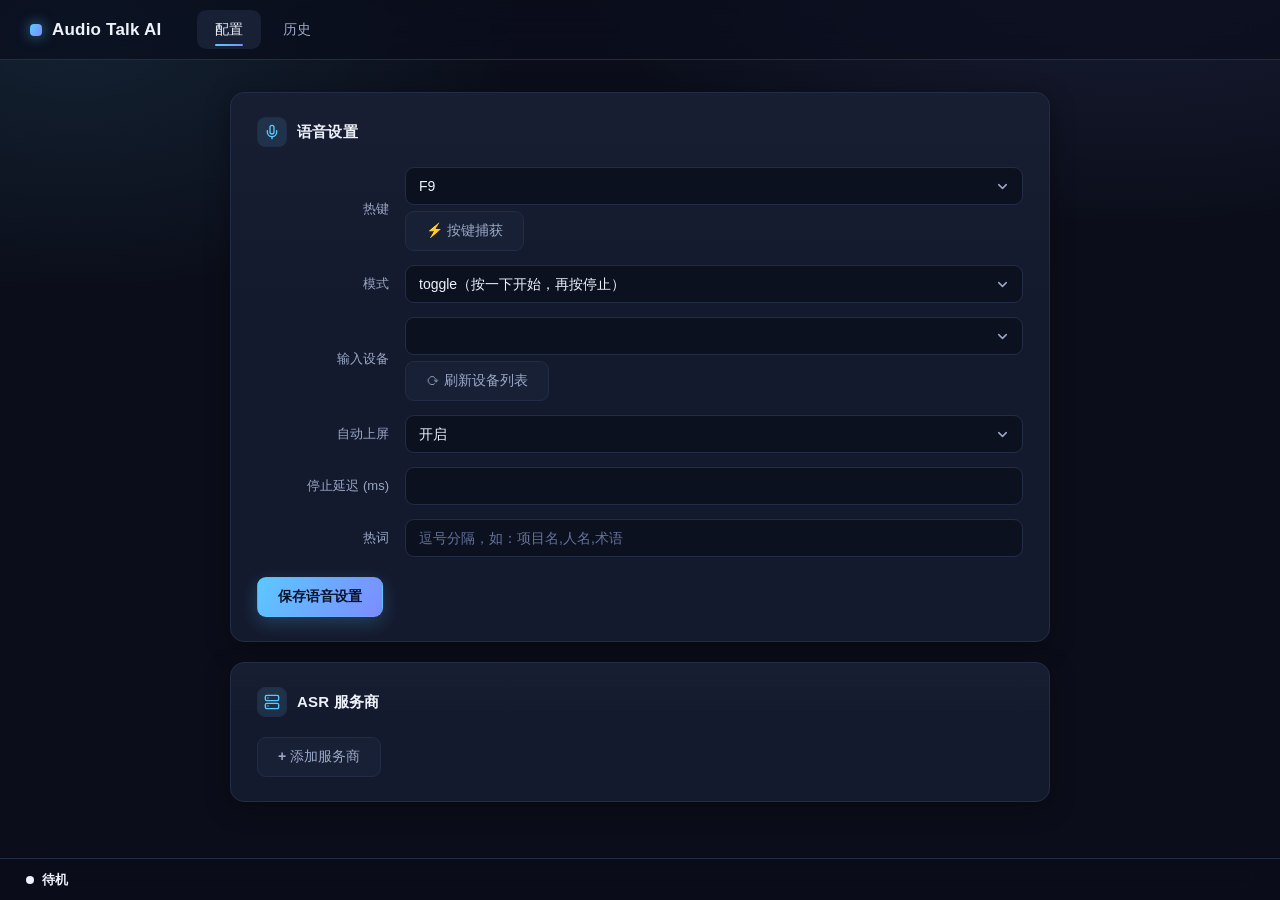
==== commit 5ad6ca92: "fix: 三平台热键/录音/剪贴板 bug 修复 + 设备选择与热键捕获功能 对照同源项目 just-talk-go 对 Windows/macOS/Linux 三平台做了系统性审查与 修复，并新增两" ====
--- a/internal/webui/static/index.html
+++ b/internal/webui/static/index.html
@@ -36,12 +36,20 @@
             <option value="custom">自定义...</option>
           </select>
           <input type="text" id="cfg-push-to-talk" placeholder="输入自定义热键" style="display:none;margin-top:6px">
+          <button type="button" class="btn btn-secondary" id="btn-hotkey-capture" style="margin-top:6px" onclick="startHotkeyCapture()">⚡ 按键捕获</button>
+          <div id="hotkey-capture-hint" style="display:none;margin-top:6px;color:var(--accent,#4a9);font-size:13px"></div>
         </div>
         <label>模式</label>
         <select id="cfg-mode">
           <option value="toggle">toggle（按一下开始，再按停止）</option>
           <option value="hold">hold（按住说话）</option>
         </select>
+        <label>输入设备</label>
+        <div>
+          <select id="cfg-device" onchange="onDevicePresetChange()"></select>
+          <input type="text" id="cfg-device-custom" placeholder="手动输入设备名" style="display:none;margin-top:6px">
+          <button type="button" class="btn btn-secondary" style="margin-top:6px" onclick="loadDevices()">⟳ 刷新设备列表</button>
+        </div>
         <label>自动上屏</label>
         <select id="cfg-auto-submit">
           <option value="true">开启</option>
@@ -66,12 +74,7 @@
       <div class="form-grid">
         <label>类型</label>
         <select id="add-type" onchange="updateAddFields()">
-          <option value="doubao">豆包</option>
-          <option value="openai-realtime">OpenAI Realtime</option>
-          <option value="openai-whisper">OpenAI Whisper</option>
-          <option value="xiaomi-mimo-asr">小米 MiMo</option>
-          <option value="xiaomi-mimo-asr-TokenPlan">小米 MiMo Token Plan</option>
-          <option value="xfyun-spark">讯飞星火</option>
+          <option value="" disabled selected>加载中...</option>
         </select>
       </div>
       <div id="add-fields"></div>
@@ -100,7 +103,7 @@
       <div class="stats-bar">
         <span class="stat" data-icon="count"><em>历史次数</em><strong id="h-sessions">0</strong></span>
         <span class="stat" data-icon="chars"><em>总字数</em><strong id="h-chars">0</strong></span>
-        <span class="stat" data-icon="time"><em>总时长 (s)</em><strong id="h-duration">0</strong></span>
+        <span class="stat" data-icon="time"><em id="h-duration-label">总时长 (s)</em><strong id="h-duration">0</strong></span>
       </div>
     </div>
     <div class="card">
